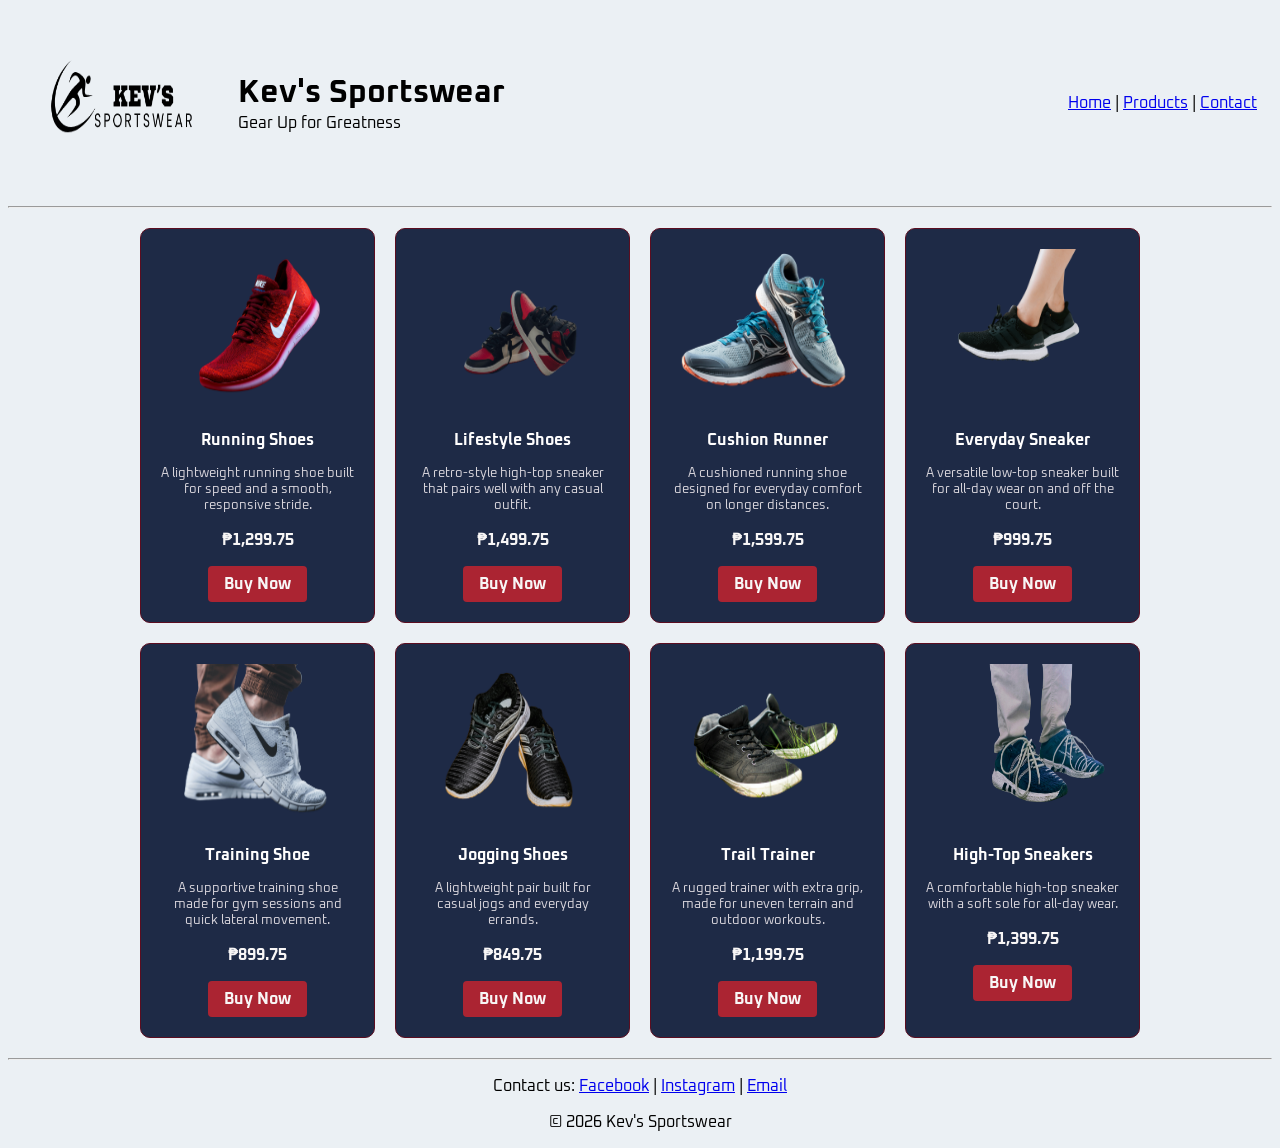
==== index.html @ 99b7879c "Module Activity" ====
<!DOCTYPE html>
  <html>
  <head>
  <title>Kev's Sportswear</title>
  <link rel="stylesheet" href="style.css">
  </head>
  <body>

<div class="shop-header">
  <div class="shop-header-left">
    <img src="Logo.png" alt="Kev's Sportswear">
    <div>
      <h1>Kev's Sportswear</h1>
      <p class="tagline">Gear Up for Greatness</p>
    </div>
  </div>
  <p class="nav">
    <a href="#">Home</a> |
    <a href="#">Products</a> |
    <a href="#">Contact</a>
  </p>
</div>

<hr>

<div class="product-grid">

  <div class="product-card">
    <img src="generic 1.png" alt="red running shoe">
    <p class="name">Running Shoes</p>
    <p class="desc">A lightweight running shoe built for speed and a smooth, responsive stride.</p>
    <p class="price">₱1,299.75</p>
    <a class="buy" href="mailto:2025kqulatan@live.mcl.edu.ph">Buy Now</a>
  </div>

  <div class="product-card">
    <img src="generic 2.png" alt="black and red high-top sneakers">
    <p class="name">Lifestyle Shoes</p>
    <p class="desc">A retro-style high-top sneaker that pairs well with any casual outfit.</p>
    <p class="price">₱1,499.75</p>
    <a class="buy" href="mailto:2025kqulatan@live.mcl.edu.ph">Buy Now</a>
  </div>

  <div class="product-card">
    <img src="generic 3.png" alt="light blue running shoe">
    <p class="name">Cushion Runner</p>
    <p class="desc">A cushioned running shoe designed for everyday comfort on longer distances.</p>
    <p class="price">₱1,599.75</p>
    <a class="buy" href="mailto:2025kqulatan@live.mcl.edu.ph">Buy Now</a>
  </div>

  <div class="product-card">
    <img src="generic 4.png" alt="black sneaker worn on foot">
    <p class="name">Everyday Sneaker</p>
    <p class="desc">A versatile low-top sneaker built for all-day wear on and off the court.</p>
    <p class="price">₱999.75</p>
    <a class="buy" href="mailto:2025kqulatan@live.mcl.edu.ph">Buy Now</a>
  </div>

  <div class="product-card">
    <img src="generic 5.png" alt="white and grey training shoe worn on foot">
    <p class="name">Training Shoe</p>
    <p class="desc">A supportive training shoe made for gym sessions and quick lateral movement.</p>
    <p class="price">₱899.75</p>
    <a class="buy" href="mailto:2025kqulatan@live.mcl.edu.ph">Buy Now</a>
  </div>

  <div class="product-card">
    <img src="generic 6.png" alt="black jogging shoes">
    <p class="name">Jogging Shoes</p>
    <p class="desc">A lightweight pair built for casual jogs and everyday errands.</p>
    <p class="price">₱849.75</p>
    <a class="buy" href="mailto:2025kqulatan@live.mcl.edu.ph">Buy Now</a>
  </div>

  <div class="product-card">
    <img src="generic 7.png" alt="black and green trail trainer shoe">
    <p class="name">Trail Trainer</p>
    <p class="desc">A rugged trainer with extra grip, made for uneven terrain and outdoor workouts.</p>
    <p class="price">₱1,199.75</p>
    <a class="buy" href="mailto:2025kqulatan@live.mcl.edu.ph">Buy Now</a>
  </div>

  <div class="product-card">
    <img src="generic 8.png" alt="teal high-top sneakers worn on feet">
    <p class="name">High-Top Sneakers</p>
    <p class="desc">A comfortable high-top sneaker with a soft sole for all-day wear.</p>
    <p class="price">₱1,399.75</p>
    <a class="buy" href="mailto:2025kqulatan@live.mcl.edu.ph">Buy Now</a>
  </div>

</div>

<hr>

<p>Contact us: <a href="https://www.facebook.com/kevin.ulatan" target="_blank">Facebook</a> | <a href="https://www.instagram.com/chichudogss/" target="_blank">Instagram</a> | <a href= "mailto:2025kqulatan@live.mcl.edu.ph">Email</a></p>
<p>&copy; 2026 Kev's Sportswear</p>

</body>
</html>
---- style.css ----
@import url('https://fonts.googleapis.com/css2?family=Oxanium&display=swap');

body {
  background-color: #EBF0F4;
  font-family: 'Oxanium', sans-serif;
}

h1 {
  color: #000000;
  margin: 0;
}

p {
  text-align: center;
}

.shop-header {
  display: flex;
  align-items: center;
  justify-content: space-between;
  padding: 15px;
}

.shop-header-left {
  display: flex;
  align-items: center;
  gap: 15px;
}

.shop-header p {
  text-align: left;
  margin: 0;
}

img {
  width: 200px;
  height: 160px;
}

.product-grid {
  display: grid;
  grid-template-columns: repeat(auto-fit, minmax(200px, 1fr));
  gap: 20px;
  max-width: 1000px;
  margin: 20px auto;
}

.product-card {
  background-color: #1e2a46;
  border: 1px solid #5c0d20;
  border-radius: 10px;
  padding: 20px;
  text-align: center;
}

.product-card .name {
  color: #fffefe;
  font-weight: bold;
}

.product-card .desc {
  color: #d6d3da;
  font-size: 13px;
  margin: 6px 0;
}

.product-card .price {
  color: #f8f6f6;
  font-weight: bold;
}

.buy {
  display: inline-block;
  background-color: #ab2432;
  color: #f8f6f6;
  text-decoration: none;
  font-weight: bold;
  padding: 8px 16px;
  border-radius: 4px;
}

.buy:hover {
  background-color: #7a1a24;
}
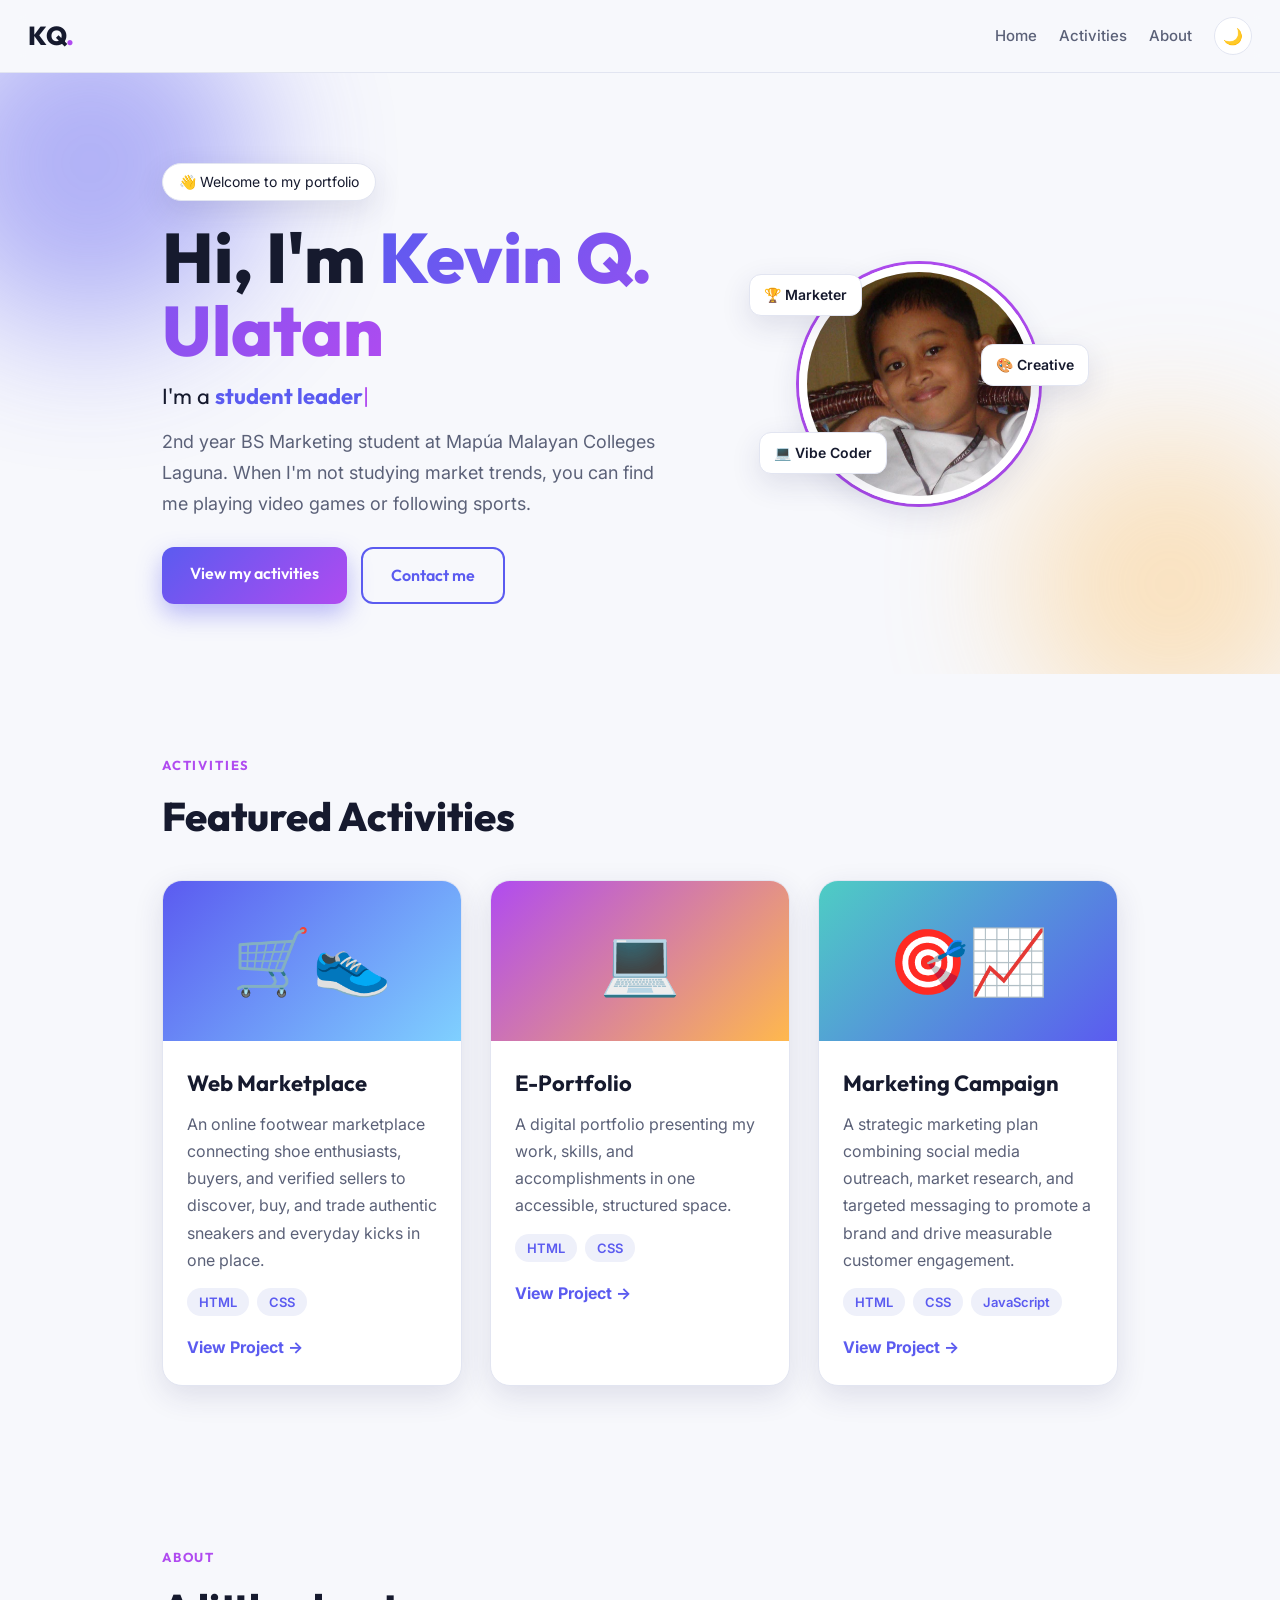
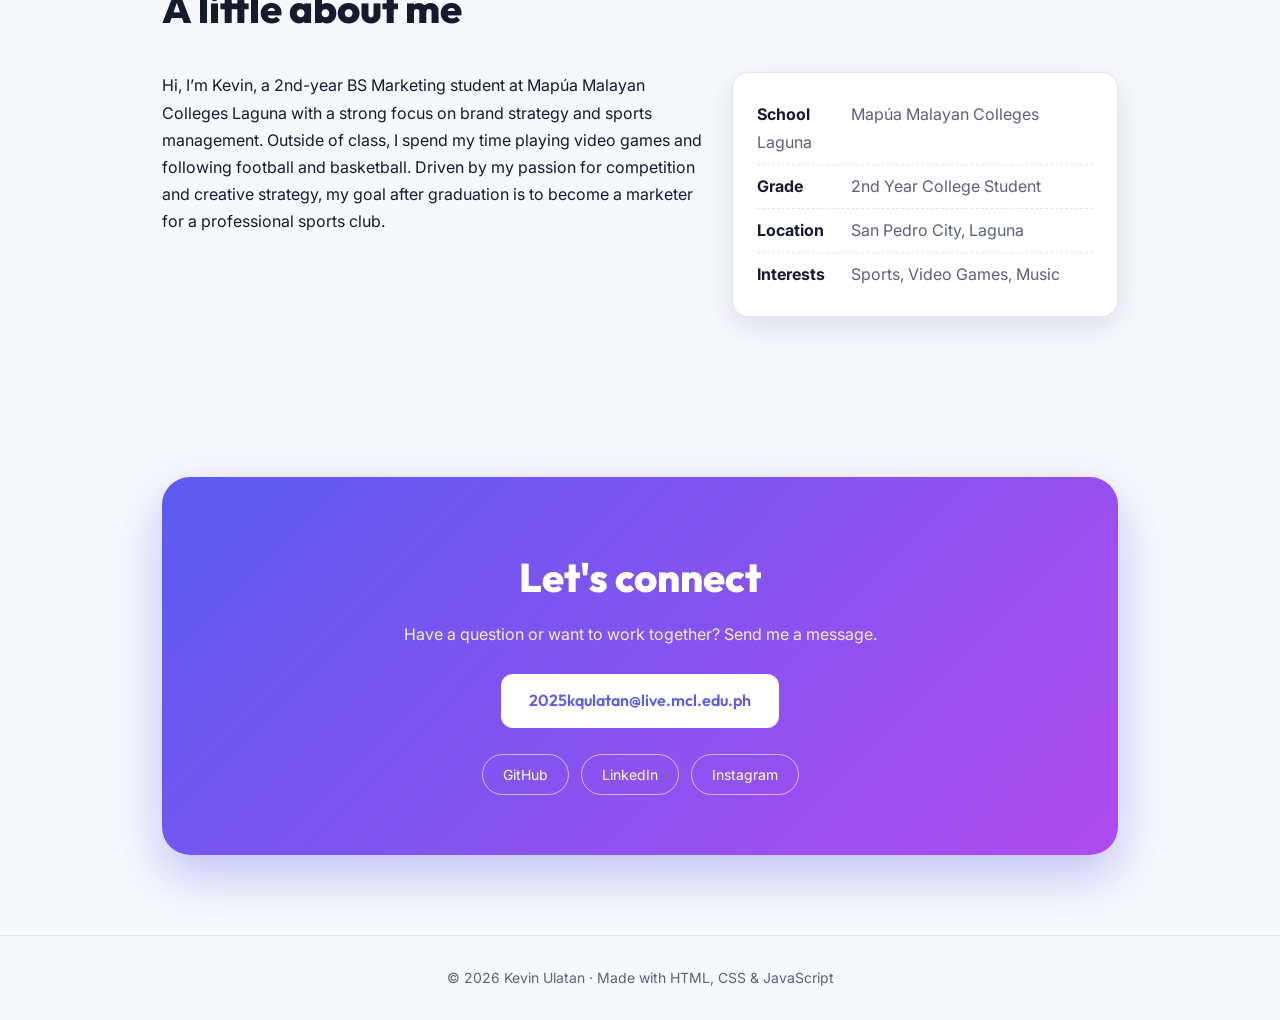
==== commit ac0fcf92: "Add files via upload" ====
--- a/index.html
+++ b/index.html
@@ -1,100 +1,121 @@
-  <!DOCTYPE html>
-  <html>
-  <head>
-  <title>Kev's Sportswear</title>
+<!DOCTYPE html>
+<html lang="en">
+<head>
+  <meta charset="UTF-8">
+  <meta name="viewport" content="width=device-width, initial-scale=1">
+  <meta name="description" content="Student activity compilation of Kevin Q. Ulatan: projects and experiences.">
+  <title>Kevin Q. Ulatan | Student Activity Compilation</title>
+  <link rel="preconnect" href="https://fonts.googleapis.com">
+  <link rel="preconnect" href="https://fonts.gstatic.com" crossorigin>
+  <link href="https://fonts.googleapis.com/css2?family=Outfit:wght@400;600;700;800&family=Inter:wght@400;500&display=swap" rel="stylesheet">
   <link rel="stylesheet" href="style.css">
-  </head>
-  <body>
+</head>
+<body>
+  <div id="progress"></div>
 
-<div class="shop-header">
-  <div class="shop-header-left">
-    <img src="Logo.png" alt="Kev's Sportswear">
-    <div>
-      <h1>Kev's Sportswear</h1>
-      <p class="tagline">Gear Up for Greatness</p>
-    </div>
-  </div>
-  <p class="nav">
-    <a href="#">Home</a> |
-    <a href="#">Products</a> |
-    <a href="#">Contact</a>
-  </p>
-</div>
+  <header class="nav">
+    <a href="#home" class="logo">KQ<span>.</span></a>
+    <button id="menu-btn" aria-label="Menu">☰</button>
+    <nav id="links">
+      <a href="#home">Home</a>
+      <a href="#activities">Activities</a>
+      <a href="#about">About</a>
+      <button id="theme-btn" aria-label="Toggle theme">🌙</button>
+    </nav>
+  </header>
 
-<hr>
+  <main>
+    <!-- HERO -->
+    <section id="home" class="hero">
+      <div class="blob b1"></div><div class="blob b2"></div>
+      <div class="container hero-grid">
+        <div>
+          <span class="chip">👋 Welcome to my portfolio</span>
+          <h1>Hi, I'm <span class="grad">Kevin Q. Ulatan</span></h1>
+          <p class="role">I'm a <b id="typed"></b><span class="caret">|</span></p>
+          <p class="lead">2nd year BS Marketing student at Mapúa Malayan Colleges Laguna. When I'm not studying market trends, you can find me playing video games or following sports.</p>
+          <div class="cta">
+            <a href="#activities" class="btn primary">View my activities</a>
+            <a href="#contact" class="btn ghost">Contact me</a>
+          </div>
+        </div>
+        <div class="avatar-wrap">
+          <img class="avatar" src="fb picture.jfif" alt="Photo of Kevin Q. Ulatan">
+          <div class="tag t1">🏆 Marketer</div>
+          <div class="tag t2">💻 Vibe Coder</div>
+          <div class="tag t3">🎨 Creative</div>
+        </div>
+      </div>
+    </section>
 
-<div class="product-grid">
+    <!-- PROJECTS -->
+    <section id="activities" class="container section">
+      <p class="eyebrow">Activities</p>
+      <h2>Featured Activities</h2>
+      <div class="cards">
+        <article class="card reveal">
+          <div class="thumb t-a">🛒👟</div>
+          <div class="body">
+            <h3>Web Marketplace</h3>
+            <p>An online footwear marketplace connecting shoe enthusiasts, buyers, and verified sellers to discover, buy, and trade authentic sneakers and everyday kicks in one place.</p>
+            <div class="stack"><span>HTML</span><span>CSS</span></div>
+            <a class="link" href="https://kevinulatan17.github.io/Coding-Subject-C-BIA100/" target="_blank" rel="noopener">View Project →</a>
+          </div>
+        </article>
+        <article class="card reveal">
+          <div class="thumb t-b">💻</div>
+          <div class="body">
+            <h3>E-Portfolio</h3>
+            <p>A digital portfolio presenting my work, skills, and accomplishments in one accessible, structured space.</p>
+            <div class="stack"><span>HTML</span><span>CSS</span></div>
+            <a class="link" href="Mod-2-Activity/index.html" target="_blank" rel="noopener">View Project →</a>
+          </div>
+        </article>
+              <article class="card reveal">
+          <div class="thumb t-c">🎯📈</div>
+          <div class="body">
+            <h3>Marketing Campaign</h3>
+            <p>A strategic marketing plan combining social media outreach, market research, and targeted messaging to promote a brand and drive measurable customer engagement.</p>
+            <div class="stack"><span>HTML</span><span>CSS</span><span>JavaScript</span></div>
+            <a class="link" href="https://github.com/yourusername" target="_blank" rel="noopener">View Project →</a>
+          </div>
+        </article>
+      </div>
+    </section>
 
-  <div class="product-card">
-    <img src="generic 1.png" alt="red running shoe">
-    <p class="name">Running Shoes</p>
-    <p class="desc">A lightweight running shoe built for speed and a smooth, responsive stride.</p>
-    <p class="price">₱1,299.75</p>
-    <a class="buy" href="mailto:2025kqulatan@live.mcl.edu.ph">Buy Now</a>
-  </div>
+    <!-- ABOUT -->
+    <section id="about" class="container section">
+      <p class="eyebrow">About</p>
+      <h2>A little about me</h2>
+      <div class="about reveal">
+        <p>Hi, I’m Kevin, a 2nd-year BS Marketing student at Mapúa Malayan Colleges Laguna with a strong focus on brand strategy and sports management. Outside of class, I spend my time playing video games and following football and basketball. Driven by my passion for competition and creative strategy, my goal after graduation is to become a marketer for a professional sports club.</p>
+        <ul class="facts">
+          <li><b>School</b> Mapúa Malayan Colleges Laguna</li>
+          <li><b>Grade</b> 2nd Year College Student</li>
+          <li><b>Location</b> San Pedro City, Laguna</li>
+          <li><b>Interests</b> Sports, Video Games, Music</li>
+        </ul>
+      </div>
+    </section>
 
-  <div class="product-card">
-    <img src="generic 2.png" alt="black and red high-top sneakers">
-    <p class="name">Lifestyle Shoes</p>
-    <p class="desc">A retro-style high-top sneaker that pairs well with any casual outfit.</p>
-    <p class="price">₱1,499.75</p>
-    <a class="buy" href="mailto:2025kqulatan@live.mcl.edu.ph">Buy Now</a>
-  </div>
+    <!-- CONTACT -->
+    <section id="contact" class="container section">
+      <div class="contact reveal">
+        <h2>Let's connect</h2>
+        <p>Have a question or want to work together? Send me a message.</p>
+        <a href="mailto:2025kqulatan@live.mcl.edu.ph" class="btn light">2025kqulatan@live.mcl.edu.ph</a>
+        <div class="socials">
+          <a href="https://github.com/KevinUlatan17" target="_blank" rel="noopener">GitHub</a>
+          <a href="https://www.linkedin.com/in/kevin-ulatan-1697992b2?utm_source=share_via&utm_content=profile&utm_medium=member_android" target="_blank" rel="noopener">LinkedIn</a>
+          <a href="https://www.instagram.com/chichudogss?stkn=MWlscjM5YmpyOGJncA==" target="_blank" rel="noopener">Instagram</a>
+        </div>
+      </div>
+    </section>
+  </main>
 
-  <div class="product-card">
-    <img src="generic 3.png" alt="light blue running shoe">
-    <p class="name">Cushion Runner</p>
-    <p class="desc">A cushioned running shoe designed for everyday comfort on longer distances.</p>
-    <p class="price">₱1,599.75</p>
-    <a class="buy" href="mailto:2025kqulatan@live.mcl.edu.ph">Buy Now</a>
-  </div>
+  <footer>© <span id="year"></span> Kevin Ulatan · Made with HTML, CSS &amp; JavaScript</footer>
+  <button id="top-btn" aria-label="Back to top">↑</button>
 
-  <div class="product-card">
-    <img src="generic 4.png" alt="black sneaker worn on foot">
-    <p class="name">Everyday Sneaker</p>
-    <p class="desc">A versatile low-top sneaker built for all-day wear on and off the court.</p>
-    <p class="price">₱999.75</p>
-    <a class="buy" href="mailto:2025kqulatan@live.mcl.edu.ph">Buy Now</a>
-  </div>
-
-  <div class="product-card">
-    <img src="generic 5.png" alt="white and grey training shoe worn on foot">
-    <p class="name">Training Shoe</p>
-    <p class="desc">A supportive training shoe made for gym sessions and quick lateral movement.</p>
-    <p class="price">₱899.75</p>
-    <a class="buy" href="mailto:2025kqulatan@live.mcl.edu.ph">Buy Now</a>
-  </div>
-
-  <div class="product-card">
-    <img src="generic 6.png" alt="black jogging shoes">
-    <p class="name">Jogging Shoes</p>
-    <p class="desc">A lightweight pair built for casual jogs and everyday errands.</p>
-    <p class="price">₱849.75</p>
-    <a class="buy" href="mailto:2025kqulatan@live.mcl.edu.ph">Buy Now</a>
-  </div>
-
-  <div class="product-card">
-    <img src="generic 7.png" alt="black and green trail trainer shoe">
-    <p class="name">Trail Trainer</p>
-    <p class="desc">A rugged trainer with extra grip, made for uneven terrain and outdoor workouts.</p>
-    <p class="price">₱1,199.75</p>
-    <a class="buy" href="mailto:2025kqulatan@live.mcl.edu.ph">Buy Now</a>
-  </div>
-
-  <div class="product-card">
-    <img src="generic 8.png" alt="teal high-top sneakers worn on feet">
-    <p class="name">High-Top Sneakers</p>
-    <p class="desc">A comfortable high-top sneaker with a soft sole for all-day wear.</p>
-    <p class="price">₱1,399.75</p>
-    <a class="buy" href="mailto:2025kqulatan@live.mcl.edu.ph">Buy Now</a>
-  </div>
-
-</div>
-
-<hr>
-
-<p>Contact us: <a href="https://www.facebook.com/kevin.ulatan" target="_blank">Facebook</a> | <a href="https://www.instagram.com/chichudogss/" target="_blank">Instagram</a> | <a href= "mailto:2025kqulatan@live.mcl.edu.ph">Email</a></p>
-<p>&copy; 2026 Kev's Sportswear</p>
-
+  <script src="script.js"></script>
 </body>
-</html>+</html>
--- a/style.css
+++ b/style.css
@@ -1,84 +1,136 @@
-@import url('https://fonts.googleapis.com/css2?family=Oxanium&display=swap');
+*{box-sizing:border-box;margin:0;padding:0}
+:root{
+  --bg:#f7f8fc;--surface:#fff;--band:#eef0fa;--text:#161a2e;--muted:#5b6178;--line:#e2e5f1;
+  --p1:#5b5bf0;--p2:#b04bf0;--gold:#ffb84d;--grad:linear-gradient(135deg,var(--p1),var(--p2));
+  --shadow:0 10px 30px rgba(40,40,100,.12);
+}
+body.dark{
+  --bg:#0f1120;--surface:#181b30;--band:#131628;--text:#eef0ff;--muted:#a3a8c4;--line:#262a46;
+  --shadow:0 10px 30px rgba(0,0,0,.45);
+}
+html{scroll-behavior:smooth;scroll-padding-top:70px}
+body{font-family:Inter,Arial,sans-serif;background:var(--bg);color:var(--text);line-height:1.7;transition:background .3s,color .3s}
+h1,h2,h3,.logo,.btn,.eyebrow{font-family:Outfit,Arial,sans-serif}
+a{text-decoration:none;color:inherit}
+.container{max-width:1000px;margin:0 auto;padding:0 22px}
+.section{padding:80px 22px}
+.band{background:var(--band)}
+.grad{background:var(--grad);-webkit-background-clip:text;background-clip:text;color:transparent}
 
-body {
-  background-color: #EBF0F4;
-  font-family: 'Oxanium', sans-serif;
+#progress{position:fixed;top:0;left:0;height:4px;width:0;background:var(--grad);z-index:200}
+
+/* NAV */
+.nav{position:sticky;top:0;z-index:100;display:flex;justify-content:space-between;align-items:center;padding:14px 28px;background:color-mix(in srgb,var(--bg) 85%,transparent);backdrop-filter:blur(12px);border-bottom:1px solid var(--line)}
+.logo{font-size:26px;font-weight:800}
+.logo span{color:var(--p2)}
+#links{display:flex;align-items:center;gap:22px}
+#links a{font-size:15px;color:var(--muted);font-weight:500;transition:color .2s}
+#links a:hover{color:var(--p1)}
+#theme-btn,#menu-btn{background:var(--surface);border:1px solid var(--line);border-radius:50%;width:38px;height:38px;cursor:pointer;font-size:16px;color:var(--text)}
+#menu-btn{display:none}
+
+/* HERO */
+.hero{position:relative;overflow:hidden;padding:90px 0 70px}
+.blob{position:absolute;border-radius:50%;filter:blur(70px);opacity:.45;z-index:0}
+.b1{width:340px;height:340px;background:var(--p1);top:-80px;left:-80px}
+.b2{width:300px;height:300px;background:var(--gold);bottom:-60px;right:-40px;opacity:.35}
+.hero-grid{position:relative;z-index:1;display:grid;grid-template-columns:1.3fr 1fr;gap:40px;align-items:center}
+.chip{display:inline-block;background:var(--surface);border:1px solid var(--line);padding:6px 16px;border-radius:99px;font-size:14px;box-shadow:var(--shadow)}
+h1{font-size:clamp(40px,7vw,70px);line-height:1.05;margin:20px 0 10px;font-weight:800}
+.role{font-size:22px;font-family:Outfit,Arial,sans-serif;margin-bottom:12px}
+.role b{color:var(--p1)}
+.caret{animation:blink 1s infinite;color:var(--p2)}
+@keyframes blink{50%{opacity:0}}
+.lead{color:var(--muted);font-size:18px;max-width:500px}
+.cta{display:flex;gap:14px;flex-wrap:wrap;margin-top:28px}
+.btn{display:inline-block;padding:13px 28px;border-radius:12px;font-weight:600;font-size:16px;transition:transform .2s,box-shadow .2s}
+.btn:hover{transform:translateY(-3px)}
+.btn.primary{background:var(--grad);color:#fff;box-shadow:0 10px 24px rgba(91,91,240,.4)}
+.btn.ghost{border:2px solid var(--p1);color:var(--p1)}
+.btn.light{background:#fff;color:#5b5bf0;margin-top:8px}
+
+.avatar-wrap{position:relative;justify-self:center}
+.avatar{width:240px;height:240px;border-radius:50%;background:var(--grad);color:#fff;font:800 72px Outfit,Arial,sans-serif;display:flex;align-items:center;justify-content:center;border:8px solid var(--surface);box-shadow:var(--shadow),0 0 0 3px var(--p2);animation:float 4s ease-in-out infinite}
+@keyframes float{50%{transform:translateY(-12px)}}
+.tag{position:absolute;background:var(--surface);border:1px solid var(--line);padding:8px 14px;border-radius:12px;font-size:14px;font-weight:600;box-shadow:var(--shadow);white-space:nowrap}
+.t1{top:10px;left:-50px}.t2{bottom:30px;left:-40px}.t3{top:80px;right:-50px}
+
+/* STATS */
+.stats{display:grid;grid-template-columns:repeat(auto-fit,minmax(130px,1fr));gap:18px;margin-top:-30px;position:relative;z-index:2}
+.stat{background:var(--surface);border:1px solid var(--line);border-radius:16px;padding:22px 10px;text-align:center;box-shadow:var(--shadow)}
+.stat strong{display:block;font:800 38px Outfit,Arial,sans-serif;background:var(--grad);-webkit-background-clip:text;background-clip:text;color:transparent}
+.stat span{color:var(--muted);font-size:14px}
+
+/* HEADINGS */
+.eyebrow{color:var(--p2);font-weight:700;text-transform:uppercase;letter-spacing:.14em;font-size:13px}
+h2{font-size:clamp(28px,5vw,40px);margin:6px 0 30px;font-weight:800}
+
+/* ABOUT */
+.about{display:grid;grid-template-columns:1.4fr 1fr;gap:30px}
+.facts{list-style:none;background:var(--surface);border:1px solid var(--line);border-radius:16px;padding:20px 24px;box-shadow:var(--shadow)}
+.facts li{padding:8px 0;border-bottom:1px dashed var(--line);color:var(--muted)}
+.facts li:last-child{border:0}
+.facts b{color:var(--text);display:inline-block;width:90px}
+
+/* SKILLS */
+.bars{display:grid;gap:22px;max-width:700px}
+.row{display:flex;justify-content:space-between;font-weight:600;margin-bottom:8px}
+.track{height:12px;border-radius:99px;background:var(--line);overflow:hidden}
+.track i{display:block;height:100%;width:0;background:var(--grad);border-radius:99px;transition:width 1.2s ease}
+.bars.show .track i{width:var(--w)}
+
+/* PROJECTS */
+.cards{display:grid;grid-template-columns:repeat(auto-fit,minmax(300px,1fr));gap:28px}
+.card{background:var(--surface);border:1px solid var(--line);border-radius:20px;overflow:hidden;box-shadow:var(--shadow);transition:transform .3s,box-shadow .3s}
+.card:hover{transform:translateY(-8px);box-shadow:0 18px 40px rgba(91,91,240,.28)}
+.thumb{height:160px;display:flex;align-items:center;justify-content:center;font-size:64px}
+.t-a{background:linear-gradient(135deg,#5b5bf0,#7fd0ff)}
+.t-b{background:linear-gradient(135deg,#b04bf0,#ffb84d)}
+.body{padding:24px}
+.body h3{font-size:22px;margin-bottom:8px}
+.body p{color:var(--muted);margin-bottom:14px}
+.stack{display:flex;gap:8px;flex-wrap:wrap;margin-bottom:18px}
+.stack span{background:var(--band);color:var(--p1);padding:3px 12px;border-radius:99px;font-size:13px;font-weight:600}
+.link{font-weight:700;color:var(--p1)}
+.link:hover{color:var(--p2)}
+
+/* TIMELINE */
+.timeline{position:relative;max-width:640px;padding-left:34px;border-left:3px solid var(--line)}
+.item{position:relative;margin-bottom:34px}
+.item::before{content:"";position:absolute;left:-44px;top:6px;width:18px;height:18px;border-radius:50%;background:var(--grad);border:4px solid var(--bg)}
+.year{font:700 14px Outfit,Arial,sans-serif;color:var(--p2)}
+.item h3{font-size:20px;margin:2px 0}
+.item p{color:var(--muted)}
+
+/* CONTACT */
+.contact{background:var(--grad);color:#fff;text-align:center;border-radius:28px;padding:60px 24px;box-shadow:0 20px 50px rgba(91,91,240,.35)}
+.contact h2{margin-bottom:10px}
+.contact p{opacity:.9;margin-bottom:18px}
+.socials{display:flex;gap:12px;justify-content:center;margin-top:26px;flex-wrap:wrap}
+.socials a{border:1px solid rgba(255,255,255,.6);padding:8px 20px;border-radius:99px;font-size:14px;transition:background .2s}
+.socials a:hover{background:rgba(255,255,255,.2)}
+
+footer{text-align:center;padding:30px 20px;color:var(--muted);font-size:14px;border-top:1px solid var(--line)}
+#top-btn{position:fixed;right:20px;bottom:20px;width:46px;height:46px;border:0;border-radius:50%;background:var(--grad);color:#fff;font-size:20px;cursor:pointer;box-shadow:var(--shadow);opacity:0;pointer-events:none;transform:translateY(20px);transition:.3s}
+#top-btn.show{opacity:1;pointer-events:auto;transform:none}
+
+/* REVEAL */
+.reveal{opacity:0;transform:translateY(28px);transition:opacity .7s,transform .7s}
+.reveal.show{opacity:1;transform:none}
+.card.reveal.show:hover{transform:translateY(-8px)}
+
+/* MOBILE */
+@media(max-width:760px){
+  #menu-btn{display:block}
+  #links{display:none;position:absolute;top:100%;left:0;right:0;flex-direction:column;align-items:flex-start;gap:14px;padding:20px 28px;background:var(--bg);border-bottom:1px solid var(--line)}
+  #links.open{display:flex}
+  .hero-grid,.about{grid-template-columns:1fr}
+  .avatar-wrap{order:-1}
+  .avatar{width:180px;height:180px;font-size:54px}
+  .t1{left:-30px}.t3{right:-30px}
+  .section{padding:60px 22px}
 }
+@media(prefers-reduced-motion:reduce){*{animation:none!important;transition:none!important}}
 
-h1 {
-  color: #000000;
-  margin: 0;
-}
-
-p {
-  text-align: center;
-}
-
-.shop-header {
-  display: flex;
-  align-items: center;
-  justify-content: space-between;
-  padding: 15px;
-}
-
-.shop-header-left {
-  display: flex;
-  align-items: center;
-  gap: 15px;
-}
-
-.shop-header p {
-  text-align: left;
-  margin: 0;
-}
-
-img {
-  width: 200px;
-  height: 160px;
-}
-
-.product-grid {
-  display: grid;
-  grid-template-columns: repeat(auto-fit, minmax(200px, 1fr));
-  gap: 20px;
-  max-width: 1000px;
-  margin: 20px auto;
-}
-
-.product-card {
-  background-color: #1e2a46;
-  border: 1px solid #5c0d20;
-  border-radius: 10px;
-  padding: 20px;
-  text-align: center;
-}
-
-.product-card .name {
-  color: #fffefe;
-  font-weight: bold;
-}
-
-.product-card .desc {
-  color: #d6d3da;
-  font-size: 13px;
-  margin: 6px 0;
-}
-
-.product-card .price {
-  color: #f8f6f6;
-  font-weight: bold;
-}
-
-.buy {
-  display: inline-block;
-  background-color: #ab2432;
-  color: #f8f6f6;
-  text-decoration: none;
-  font-weight: bold;
-  padding: 8px 16px;
-  border-radius: 4px;
-}
-
-.buy:hover {
-  background-color: #7a1a24;
-}+.t-c{background:linear-gradient(135deg,#4ecdc4,#5b5bf0)}
+.cards{grid-template-columns:repeat(auto-fit,minmax(260px,1fr))}
